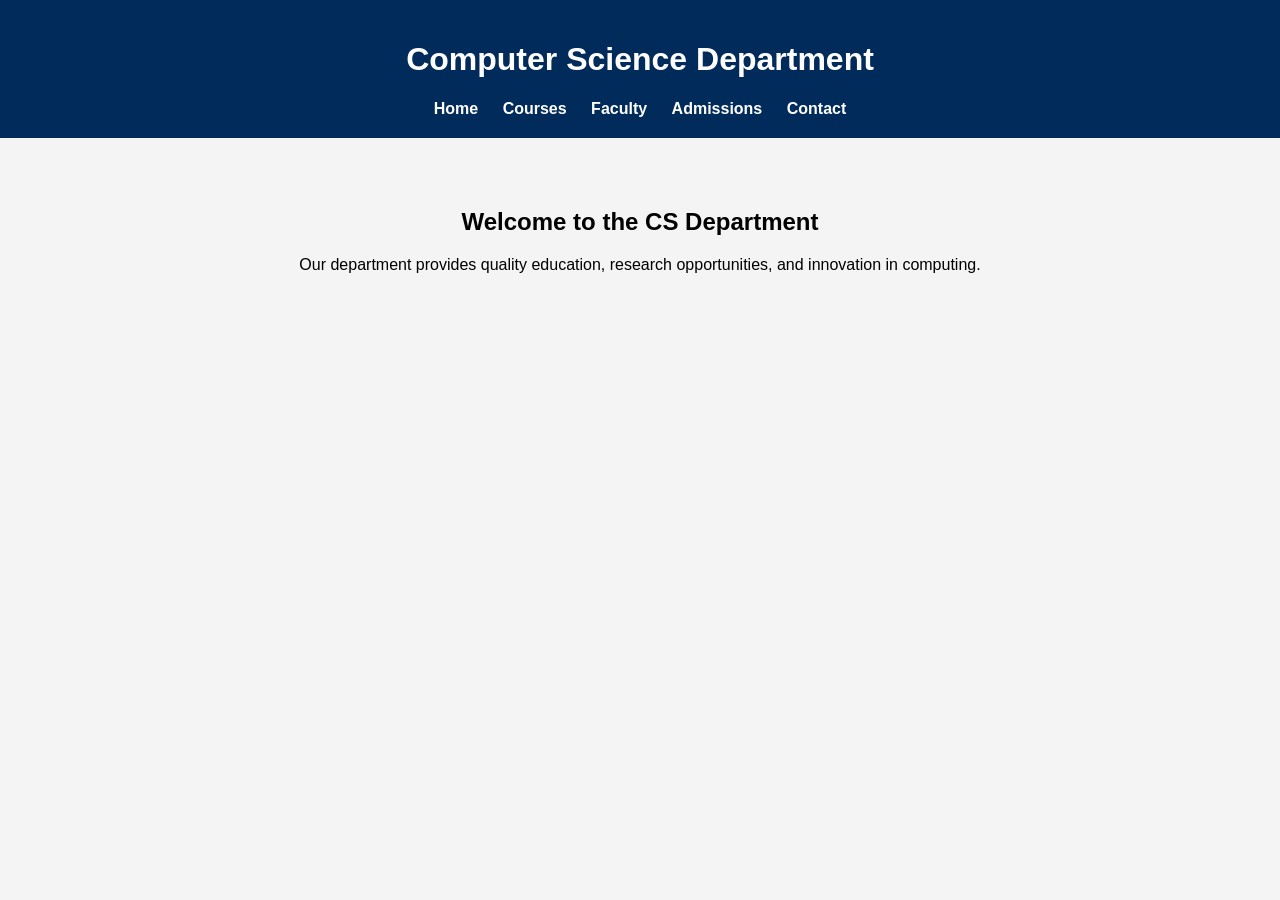
==== index.html @ 84f1d650 "Initial department website setup" ====
<!DOCTYPE html>
<html lang="en">
<head>
    <meta charset="UTF-8">
    <meta name="viewport" content="width=device-width, initial-scale=1.0">
    <title>CS Department</title>
    <link rel="stylesheet" href="css/style.css">
</head>
<body>

    <header>
        <h1>Computer Science Department</h1>

        <nav>
            <a href="index.html">Home</a>
            <a href="courses.html">Courses</a>
            <a href="faculty.html">Faculty</a>
            <a href="admissions.html">Admissions</a>
            <a href="contact.html">Contact</a>
        </nav>
    </header>

    <section class="hero">
        <h2>Welcome to the CS Department</h2>

        <p>
            Our department provides quality education,
            research opportunities, and innovation in computing.
        </p>
    </section>

</body>
</html>
---- css/style.css ----
body {
    margin: 0;
    font-family: Arial, sans-serif;
    background-color: #f4f4f4;
}

header {
    background-color: #002b5b;
    color: white;
    padding: 20px;
    text-align: center;
}

nav {
    margin-top: 10px;
}

nav a {
    color: white;
    text-decoration: none;
    margin: 10px;
    font-weight: bold;
}

.hero {
    padding: 50px;
    text-align: center;
}
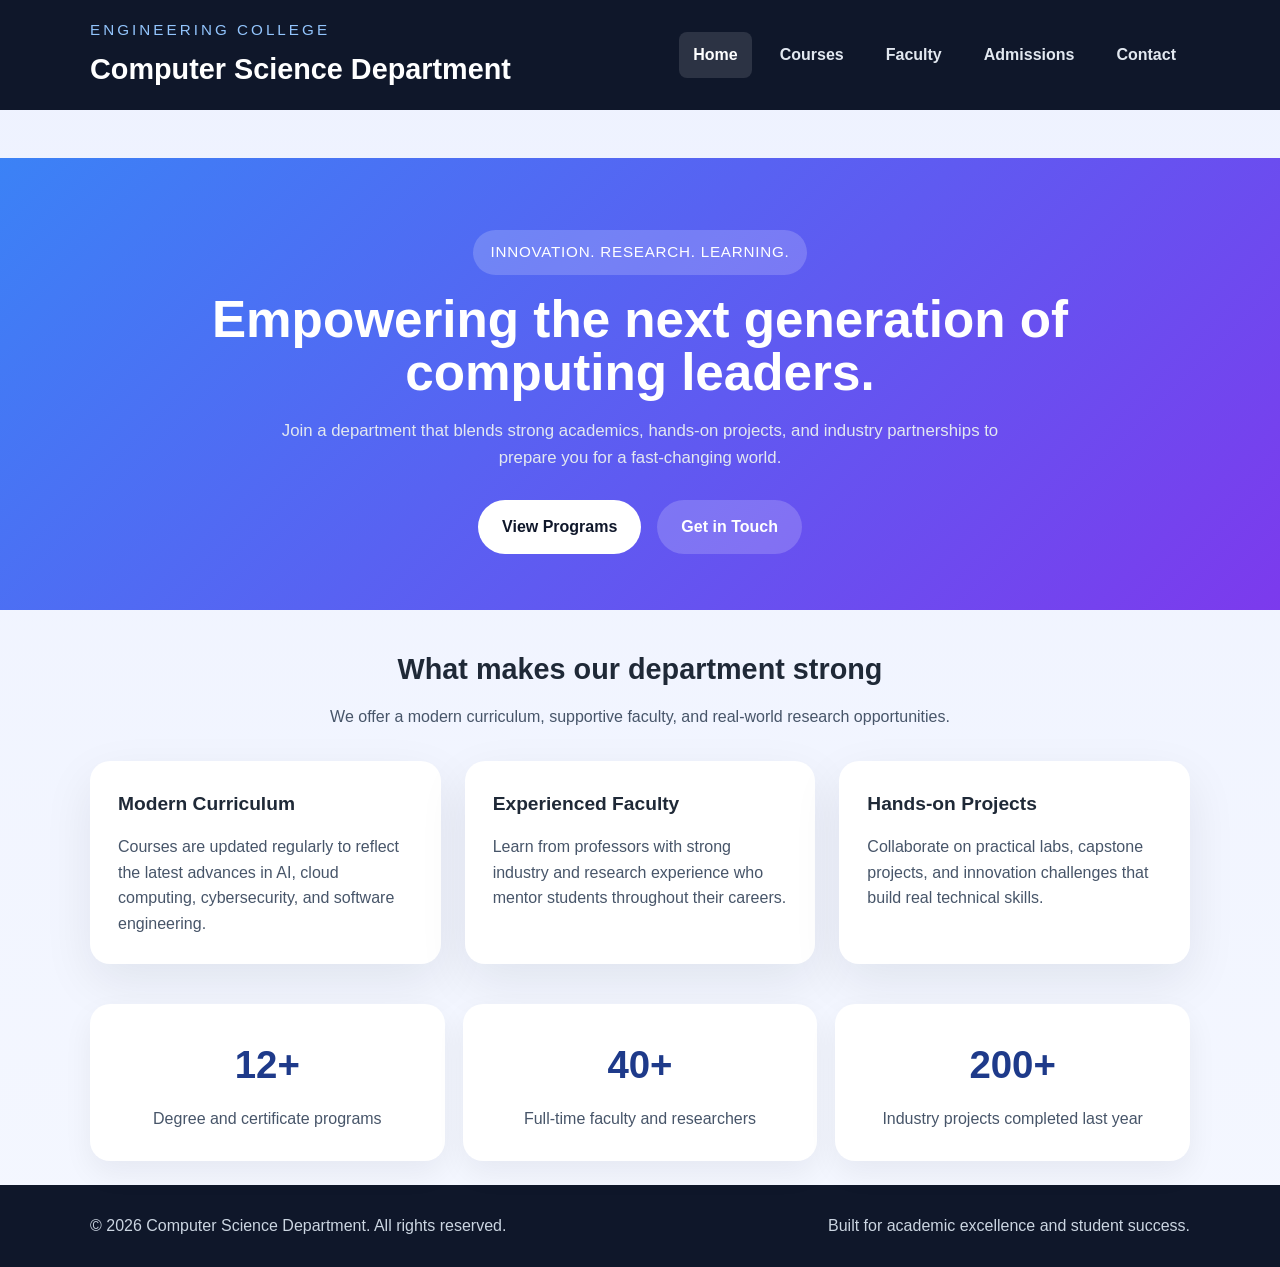
==== commit f3d4b8de: "final code" ====
--- a/index.html
+++ b/index.html
@@ -3,31 +3,81 @@
 <head>
     <meta charset="UTF-8">
     <meta name="viewport" content="width=device-width, initial-scale=1.0">
-    <title>CS Department</title>
+    <title>CS Department | Home</title>
     <link rel="stylesheet" href="css/style.css">
 </head>
 <body>
-
     <header>
-        <h1>Computer Science Department</h1>
-
-        <nav>
-            <a href="index.html">Home</a>
-            <a href="courses.html">Courses</a>
-            <a href="faculty.html">Faculty</a>
-            <a href="admissions.html">Admissions</a>
-            <a href="contact.html">Contact</a>
-        </nav>
+        <div class="header-inner">
+            <div>
+                <p class="eyebrow">Engineering College</p>
+                <h1>Computer Science Department</h1>
+            </div>
+            <nav>
+                <a href="index.html" class="active">Home</a>
+                <a href="courses.html">Courses</a>
+                <a href="faculty.html">Faculty</a>
+                <a href="admissions.html">Admissions</a>
+                <a href="contact.html">Contact</a>
+            </nav>
+        </div>
     </header>
 
-    <section class="hero">
-        <h2>Welcome to the CS Department</h2>
+    <main>
+        <section class="hero">
+            <div class="hero-copy">
+                <span class="badge">Innovation. Research. Learning.</span>
+                <h2>Empowering the next generation of computing leaders.</h2>
+                <p>Join a department that blends strong academics, hands-on projects, and industry partnerships to prepare you for a fast-changing world.</p>
+                <div class="hero-actions">
+                    <a href="courses.html" class="button primary">View Programs</a>
+                    <a href="contact.html" class="button secondary">Get in Touch</a>
+                </div>
+            </div>
+        </section>
 
-        <p>
-            Our department provides quality education,
-            research opportunities, and innovation in computing.
-        </p>
-    </section>
+        <section class="container intro">
+            <div class="section-title">
+                <h2>What makes our department strong</h2>
+                <p>We offer a modern curriculum, supportive faculty, and real-world research opportunities.</p>
+            </div>
+            <div class="feature-grid">
+                <article class="feature-card">
+                    <h3>Modern Curriculum</h3>
+                    <p>Courses are updated regularly to reflect the latest advances in AI, cloud computing, cybersecurity, and software engineering.</p>
+                </article>
+                <article class="feature-card">
+                    <h3>Experienced Faculty</h3>
+                    <p>Learn from professors with strong industry and research experience who mentor students throughout their careers.</p>
+                </article>
+                <article class="feature-card">
+                    <h3>Hands-on Projects</h3>
+                    <p>Collaborate on practical labs, capstone projects, and innovation challenges that build real technical skills.</p>
+                </article>
+            </div>
+        </section>
 
+        <section class="container stats">
+            <article>
+                <h3>12+</h3>
+                <p>Degree and certificate programs</p>
+            </article>
+            <article>
+                <h3>40+</h3>
+                <p>Full-time faculty and researchers</p>
+            </article>
+            <article>
+                <h3>200+</h3>
+                <p>Industry projects completed last year</p>
+            </article>
+        </section>
+    </main>
+
+    <footer>
+        <div class="container footer-content">
+            <p>&copy; 2026 Computer Science Department. All rights reserved.</p>
+            <p>Built for academic excellence and student success.</p>
+        </div>
+    </footer>
 </body>
 </html>
--- a/css/style.css
+++ b/css/style.css
@@ -1,28 +1,379 @@
+/* Global styles */
+:root {
+    color-scheme: dark;
+    color: #1f2937;
+    background: #f4f5fb;
+    font-family: 'Segoe UI', Tahoma, Geneva, Verdana, sans-serif;
+    line-height: 1.6;
+}
+
+* {
+    box-sizing: border-box;
+}
+
 body {
     margin: 0;
-    font-family: Arial, sans-serif;
-    background-color: #f4f4f4;
+    min-height: 100vh;
+    background: linear-gradient(180deg, #eef2ff 0%, #f4f7ff 100%);
+    color: #1f2937;
+}
+
+img {
+    max-width: 100%;
+    display: block;
+}
+
+a {
+    color: inherit;
+}
+
+.container {
+    width: min(1100px, calc(100% - 40px));
+    margin: 0 auto;
 }
 
 header {
-    background-color: #002b5b;
+    background: #0f172a;
     color: white;
-    padding: 20px;
+    padding: 18px 0;
+}
+
+.header-inner {
+    display: flex;
+    align-items: center;
+    justify-content: space-between;
+    gap: 20px;
+    width: min(1100px, calc(100% - 40px));
+    margin: 0 auto;
+}
+
+.eyebrow {
+    margin: 0 0 4px;
+    font-size: 0.95rem;
+    letter-spacing: 0.2em;
+    text-transform: uppercase;
+    color: #93c5fd;
+}
+
+header h1 {
+    margin: 0;
+    font-size: clamp(1.8rem, 2.2vw, 2.4rem);
+}
+
+nav {
+    display: flex;
+    flex-wrap: wrap;
+    justify-content: center;
+    gap: 14px;
+}
+
+nav a {
+    color: #e2e8f0;
+    text-decoration: none;
+    padding: 10px 14px;
+    border-radius: 8px;
+    font-weight: 600;
+    transition: background 0.2s ease, color 0.2s ease;
+}
+
+nav a:hover,
+nav a.active {
+    background: rgba(255, 255, 255, 0.12);
+    color: #ffffff;
+}
+
+.hero {
+    background: linear-gradient(135deg, #3b82f6 0%, #7c3aed 100%);
+    color: white;
+    padding: 72px 0 56px;
+}
+
+.hero-copy {
+    width: min(980px, calc(100% - 40px));
+    margin: 0 auto;
     text-align: center;
 }
 
-nav {
-    margin-top: 10px;
-}
-
-nav a {
+.hero .badge {
+    display: inline-flex;
+    margin-bottom: 18px;
+    padding: 10px 18px;
+    border-radius: 999px;
+    background: rgba(255, 255, 255, 0.18);
+    font-size: 0.95rem;
+    letter-spacing: 0.05em;
+    text-transform: uppercase;
+}
+
+.hero h2 {
+    margin: 0 0 18px;
+    font-size: clamp(2rem, 4vw, 3.3rem);
+    line-height: 1.05;
+}
+
+.hero p {
+    max-width: 760px;
+    margin: 0 auto 28px;
+    font-size: 1.05rem;
+    color: #e2e8f0;
+}
+
+.hero-actions {
+    display: flex;
+    flex-wrap: wrap;
+    justify-content: center;
+    gap: 16px;
+}
+
+.button {
+    display: inline-flex;
+    align-items: center;
+    justify-content: center;
+    padding: 14px 24px;
+    border-radius: 999px;
+    font-weight: 700;
+    text-decoration: none;
+    transition: transform 0.2s ease, box-shadow 0.2s ease, background 0.2s ease;
+}
+
+.button:hover {
+    transform: translateY(-2px);
+}
+
+.button.primary {
+    background: #ffffff;
+    color: #0f172a;
+}
+
+.button.secondary {
+    background: rgba(255, 255, 255, 0.18);
+    color: #ffffff;
+}
+
+main {
+    padding: 48px 0 24px;
+}
+
+.section-title {
+    text-align: center;
+    margin-bottom: 32px;
+}
+
+.section-title h2 {
+    margin: 0 0 12px;
+    font-size: clamp(1.8rem, 2vw, 2.3rem);
+}
+
+.section-title p {
+    margin: 0;
+    color: #475569;
+    max-width: 760px;
+    margin-left: auto;
+    margin-right: auto;
+}
+
+.intro {
+    margin-top: 36px;
+}
+
+.feature-grid {
+    display: grid;
+    grid-template-columns: repeat(3, minmax(220px, 1fr));
+    gap: 24px;
+}
+
+.feature-card {
+    background: white;
+    border-radius: 20px;
+    padding: 28px;
+    box-shadow: 0 18px 50px rgba(15, 23, 42, 0.08);
+}
+
+.feature-card h3 {
+    margin-top: 0;
+    margin-bottom: 14px;
+    font-size: 1.2rem;
+}
+
+.feature-card p {
+    margin: 0;
+    color: #475569;
+}
+
+.stats {
+    display: grid;
+    grid-template-columns: repeat(3, minmax(220px, 1fr));
+    gap: 18px;
+    margin-top: 40px;
+}
+
+.stats article {
+    background: #ffffff;
+    border-radius: 20px;
+    padding: 30px 24px;
+    text-align: center;
+    box-shadow: 0 12px 30px rgba(15, 23, 42, 0.06);
+}
+
+.stats h3 {
+    margin: 0 0 10px;
+    font-size: 2.4rem;
+    color: #1e3a8a;
+}
+
+.stats p {
+    margin: 0;
+    color: #475569;
+}
+
+footer {
+    background: #0f172a;
+    color: #cbd5e1;
+    padding: 28px 0;
+}
+
+.footer-content {
+    display: flex;
+    justify-content: space-between;
+    gap: 20px;
+    align-items: center;
+    width: min(1100px, calc(100% - 40px));
+    margin: 0 auto;
+    flex-wrap: wrap;
+}
+
+footer p {
+    margin: 0;
+}
+
+.content-section {
+    background: white;
+    border-radius: 24px;
+    padding: 32px;
+    box-shadow: 0 18px 44px rgba(15, 23, 42, 0.08);
+}
+
+.content-section h2,
+.content-section h3 {
+    margin-top: 0;
+}
+
+.content-section p,
+.content-section ul,
+.content-section li {
+    color: #475569;
+}
+
+.content-section ul {
+    padding-left: 20px;
+}
+
+.profile-grid,
+.course-grid {
+    display: grid;
+    grid-template-columns: repeat(2, minmax(240px, 1fr));
+    gap: 24px;
+}
+
+.profile-card,
+.course-card,
+.info-card {
+    background: white;
+    border-radius: 20px;
+    padding: 28px;
+    box-shadow: 0 18px 40px rgba(15, 23, 42, 0.08);
+}
+
+.profile-card h3,
+.course-card h3,
+.info-card h3 {
+    margin-top: 0;
+}
+
+.profile-card p,
+.course-card p,
+.info-card p {
+    margin: 0.8rem 0 0;
+    color: #475569;
+}
+
+.form-grid {
+    display: grid;
+    grid-template-columns: 1fr 1fr;
+    gap: 20px;
+}
+
+.form-field {
+    display: flex;
+    flex-direction: column;
+    gap: 8px;
+}
+
+label {
+    font-weight: 600;
+    color: #0f172a;
+}
+
+input,
+textarea,
+select {
+    border: 1px solid #cbd5e1;
+    border-radius: 14px;
+    padding: 14px 16px;
+    font: inherit;
+    background: #f8fafc;
+    color: #0f172a;
+    min-height: 48px;
+}
+
+textarea {
+    min-height: 140px;
+    resize: vertical;
+}
+
+button[type="submit"] {
+    padding: 14px 24px;
+    border: none;
+    border-radius: 999px;
+    background: #2563eb;
     color: white;
-    text-decoration: none;
-    margin: 10px;
-    font-weight: bold;
-}
-
-.hero {
-    padding: 50px;
-    text-align: center;
-}+    font-weight: 700;
+    cursor: pointer;
+}
+
+button[type="submit"]:hover {
+    background: #1d4ed8;
+}
+
+@media (max-width: 900px) {
+    .feature-grid,
+    .stats,
+    .profile-grid,
+    .course-grid,
+    .form-grid {
+        grid-template-columns: 1fr;
+    }
+
+    .header-inner {
+        flex-direction: column;
+        align-items: flex-start;
+    }
+
+    .hero {
+        padding: 56px 0 40px;
+    }
+}
+
+@media (max-width: 620px) {
+    nav {
+        justify-content: center;
+    }
+
+    .hero p {
+        font-size: 1rem;
+    }
+
+    .hero-actions {
+        flex-direction: column;
+    }
+}
